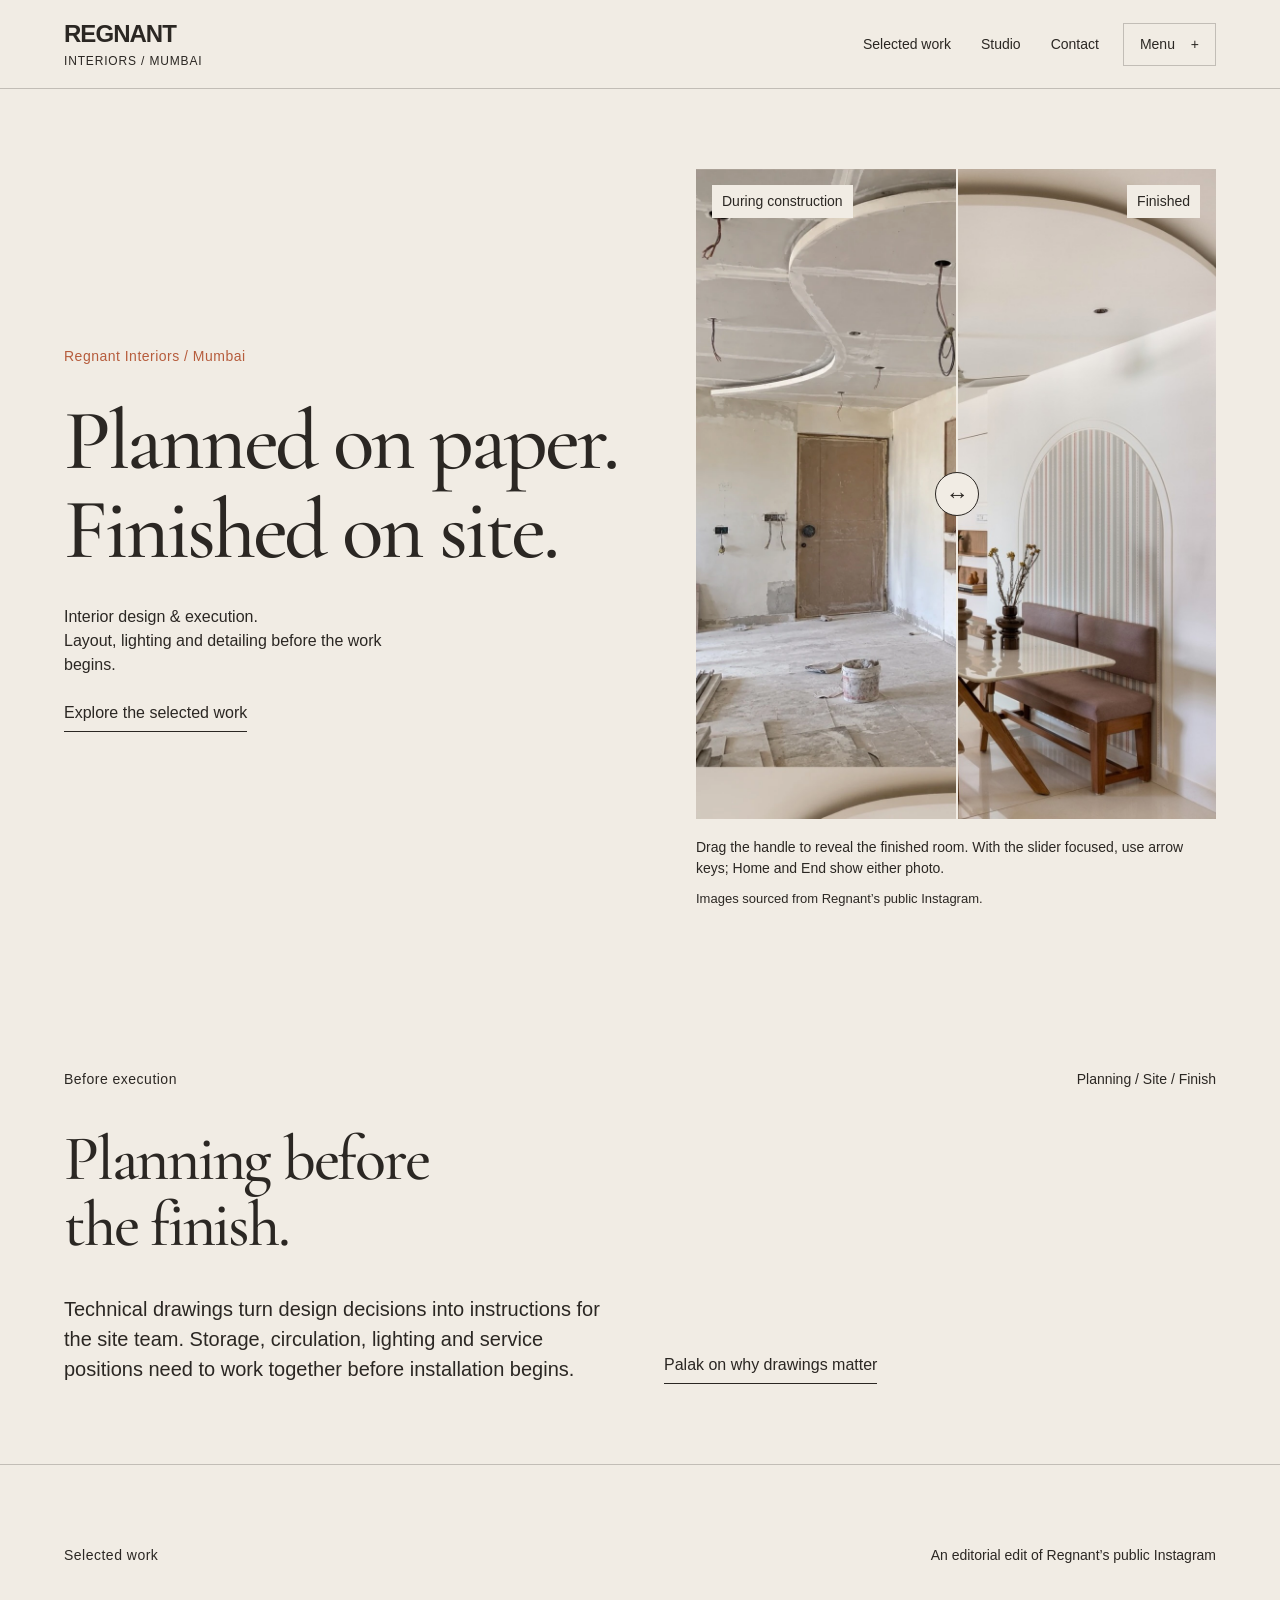
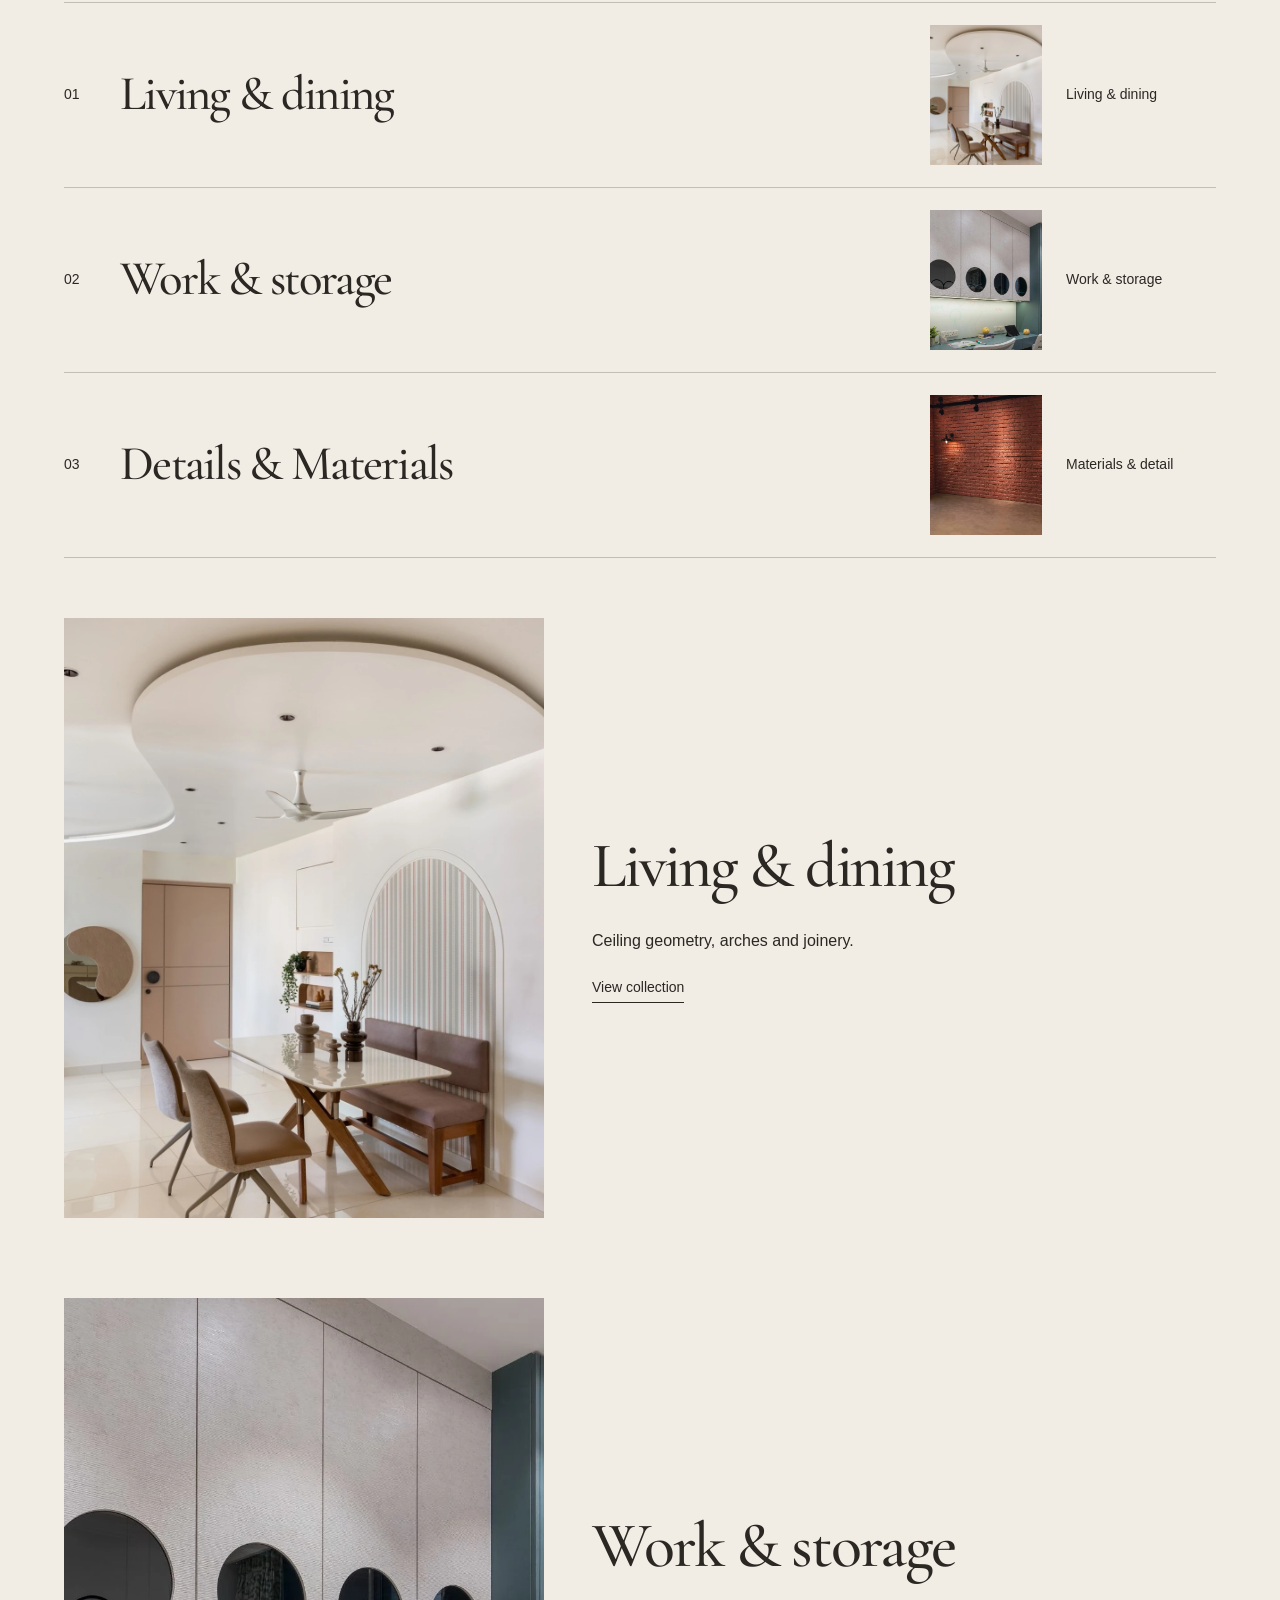
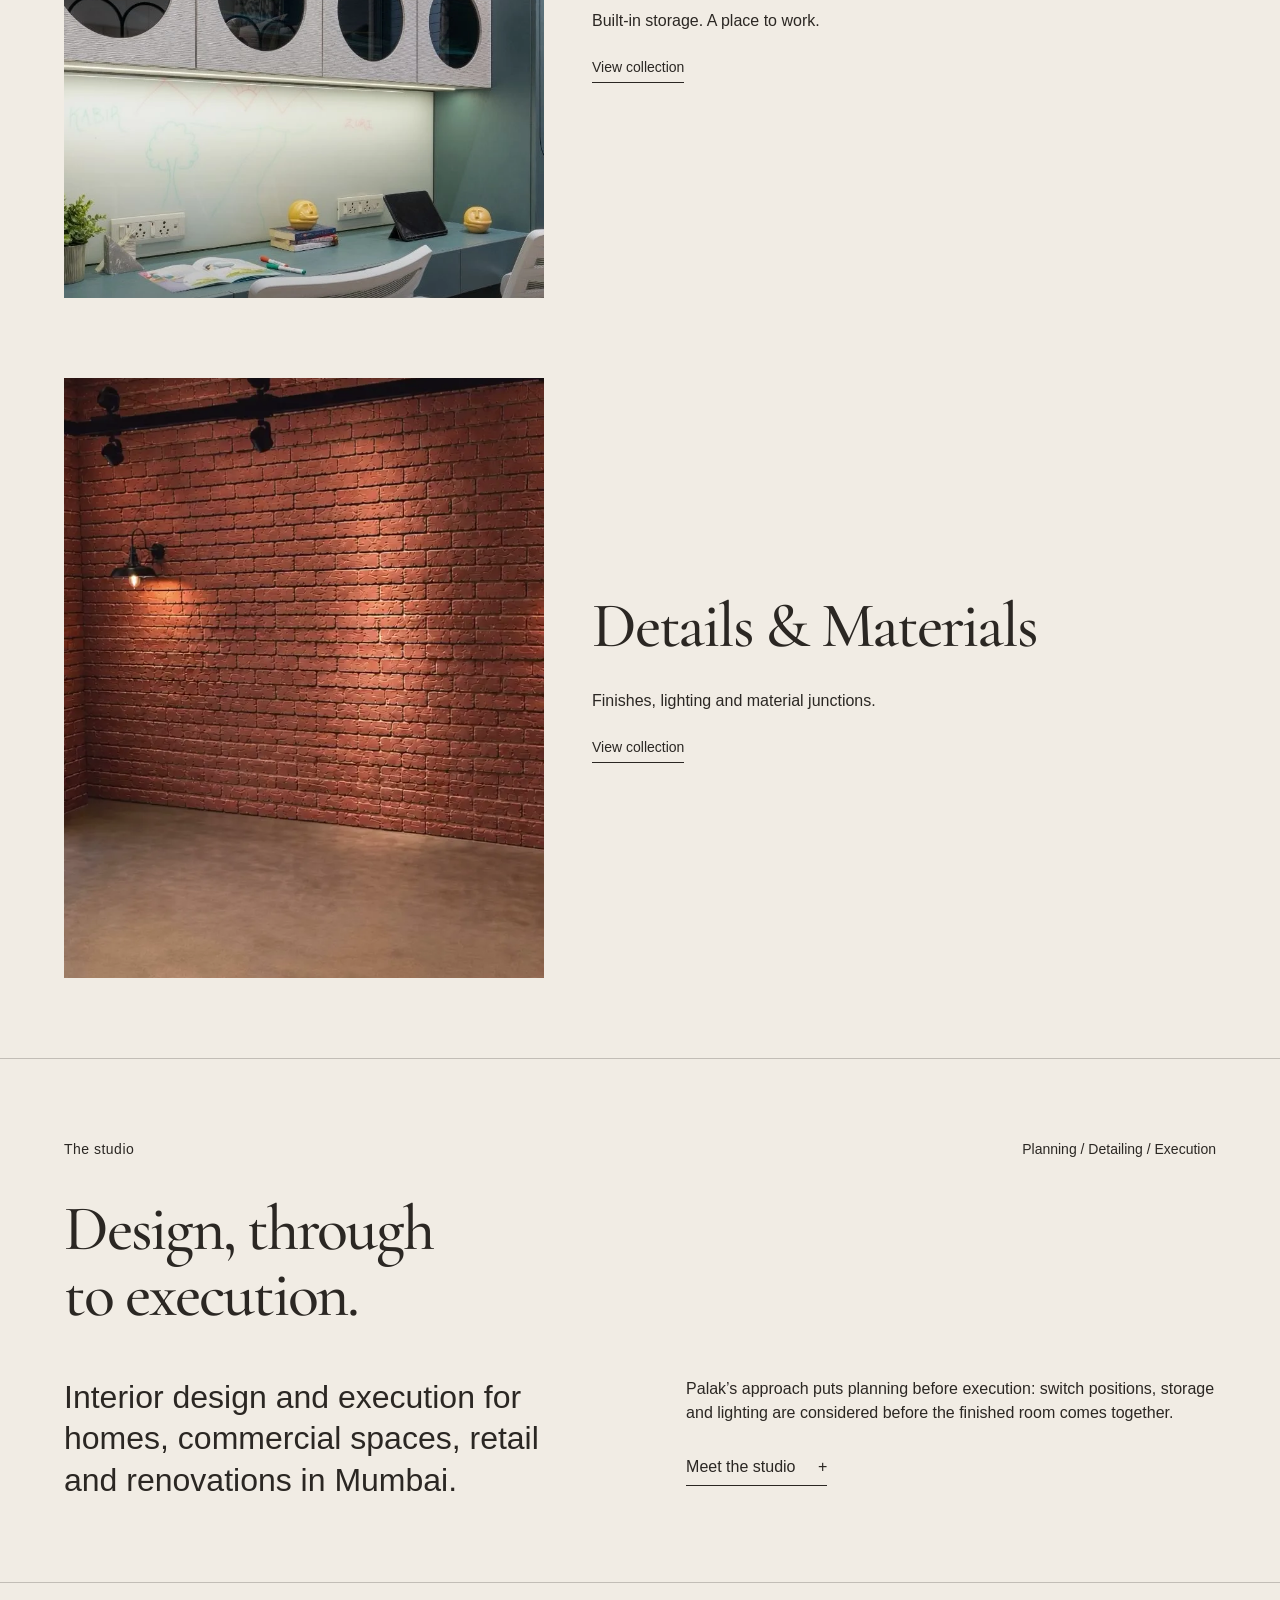
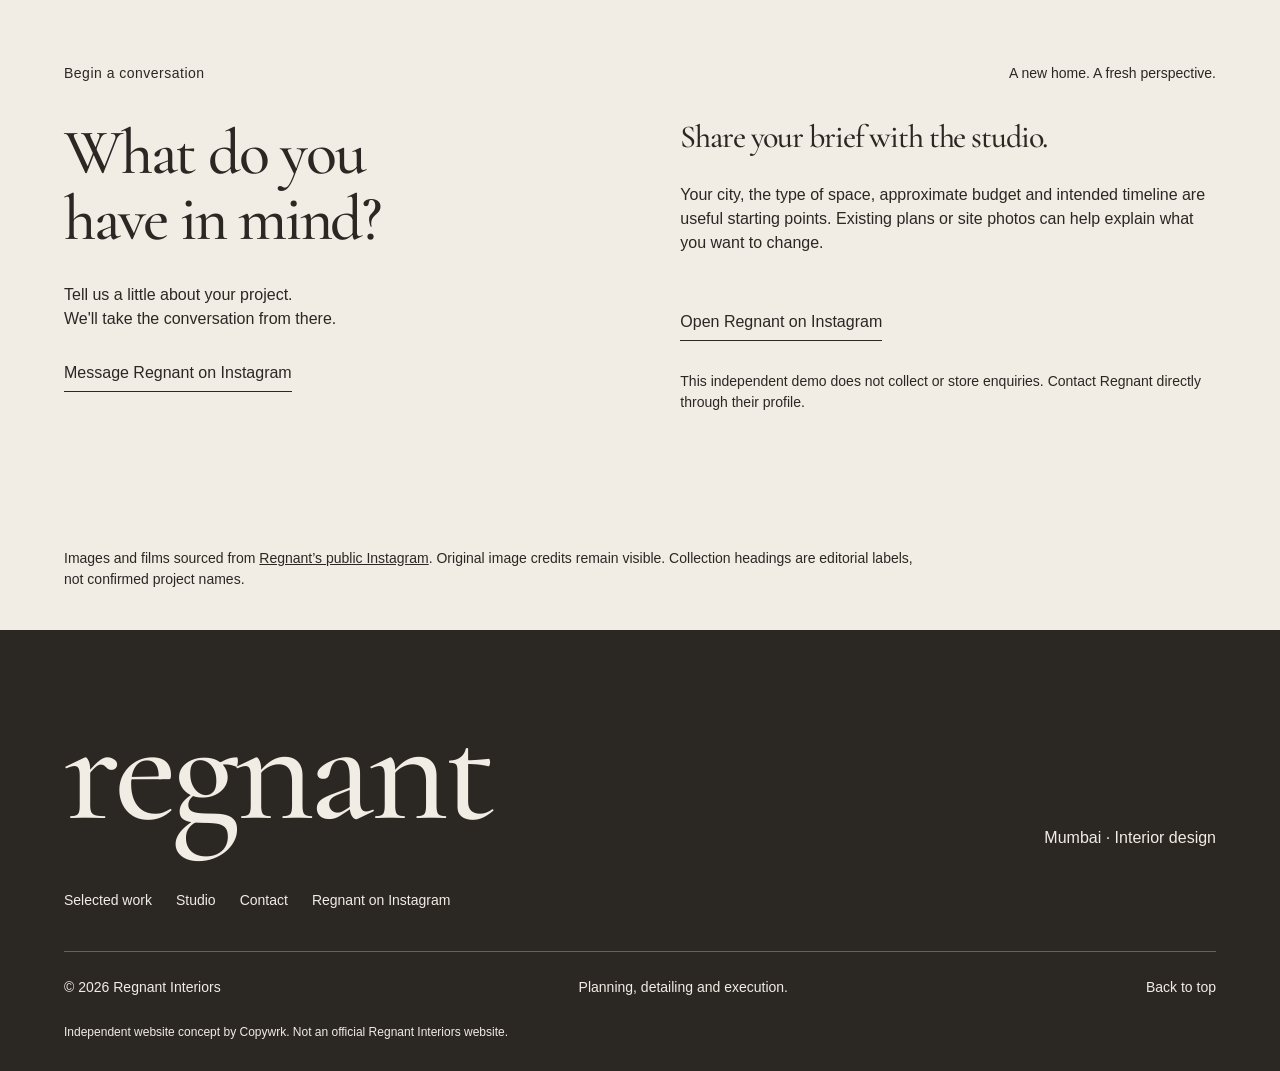
==== index.html @ e7e01ea5 "Add files via upload" ====
<!DOCTYPE html>

<html lang="en"><head><meta charset="utf-8"/><meta content="width=device-width,initial-scale=1" name="viewport"/><meta content="#eeeae3" name="theme-color"/><meta content="Interior design and execution in Mumbai. Explore Regnant Interiors’ living spaces, work corners and material collections." name="description"/><title>Home — Regnant Interiors</title><link href="/favicon.svg" rel="icon"/><link href="/style.css" rel="stylesheet"/><script>try{if(sessionStorage.getItem("regnant-intro"))document.documentElement.classList.add("skip-loader")}catch(e){}</script><link href="https://fonts.googleapis.com" rel="preconnect"/><link crossorigin="" href="https://fonts.gstatic.com" rel="preconnect"/><link href="https://fonts.googleapis.com/css2?family=Cormorant+Garamond:wght@400;500;600&amp;display=swap" rel="stylesheet"/></head>
<body class="home-page"><a class="skip" href="#top">Skip to content</a><header><a aria-label="Regnant Interiors home" class="brand" href="/">REGNANT<span>INTERIORS / MUMBAI</span></a><nav aria-label="Primary" class="desktop-nav"><a href="/projects/">Selected work</a><a href="/studio/">Studio</a><a href="/contact/">Contact</a></nav><button aria-controls="menu" aria-expanded="false" class="menu-toggle">Menu <span class="menu-symbol">+</span></button></header><nav aria-label="Main navigation" class="menu" hidden="" id="menu"><div class="menu-inner"><a href="/">Home</a><a href="/projects/">Selected work</a><a href="/studio/">Studio</a><a href="/contact/">Let’s talk</a><p>Plan clearly. Build with confidence.</p></div></nav><main id="top"><section class="intro photo-intro"><div class="hero-copy"><p class="eyebrow">Regnant Interiors / Mumbai</p><h1>Planned on paper.<br/>Finished on site.</h1><div class="intro-bottom"><p>Interior design &amp; execution.<br/>Layout, lighting and detailing before the work begins.</p><a class="text-link" href="#projects">Explore the selected work</a></div></div><figure aria-label="Construction and finished room comparison" class="comparison" role="group"><div class="comparison-image" style="--split:50%"><img alt="After: finished dining room with curved ceiling and arched bench" class="comparison-base" fetchpriority="high" height="1344" src="/assets/regnant-home-interior.jpg" width="1088"/><img alt="Before: arched opening and curved ceiling during construction" class="comparison-overlay" fetchpriority="high" height="1344" src="/assets/regnant-1.webp" width="1088"/><span class="comparison-label site-label">During construction</span><span class="comparison-label interior-label">Finished</span><span aria-hidden="true" class="comparison-line"><span>↔</span></span><input aria-describedby="comparison-help" aria-label="Before and after comparison divider" aria-valuetext="During construction 50 percent, Finished 50 percent" id="view-comparison" max="100" min="0" step="1" type="range" value="50"/></div><p class="comparison-control" id="comparison-help">Drag the handle to reveal the finished room. With the slider focused, use arrow keys; Home and End show either photo.</p><figcaption>Images sourced from Regnant’s public Instagram.</figcaption></figure></section><section class="execution-story" id="planning"><div class="section-heading"><span class="eyebrow">Before execution</span><span>Planning / Site / Finish</span></div><h2>Planning before<br/>the finish.</h2><div class="execution-copy"><p>Technical drawings turn design decisions into instructions for the site team. Storage, circulation, lighting and service positions need to work together before installation begins.</p><a class="text-link" href="https://www.linkedin.com/posts/palak-shah-8a7264315_bandra-bedroom-activity-7490734678686081024-X4kU" rel="noopener" target="_blank">Palak on why drawings matter</a></div></section><section aria-label="Selected projects" class="projects" id="projects"><div class="project-directory"><div class="directory-heading"><span class="eyebrow">Selected work</span><span>An editorial edit of Regnant’s public Instagram</span></div><nav aria-label="Project index"><a aria-label="View Living &amp; dining collection" href="/projects/living-dining/"><span class="directory-number">01</span><span class="directory-title-wrap"><span class="directory-title">Living &amp; dining</span></span><span class="index-preview"><img alt="" class="index-preview-image" decoding="async" height="1344" loading="lazy" src="/assets/regnant-extra-2.webp" width="1088"/></span><span class="directory-type">Living &amp; dining</span></a><a aria-label="View Work &amp; storage collection" href="/projects/work-storage/"><span class="directory-number">02</span><span class="directory-title-wrap"><span class="directory-title">Work &amp; storage</span></span><span class="index-preview desk-crop"><img alt="" class="index-preview-image" decoding="async" height="1350" loading="lazy" src="/assets/regnant-8.webp" width="1080"/></span><span class="directory-type">Work &amp; storage</span></a><a aria-label="View Details &amp; Materials collection" href="/projects/materials-finishes/"><span class="directory-number">03</span><span class="directory-title-wrap"><span class="directory-title">Details &amp; Materials</span></span><span class="index-preview"><img alt="" class="index-preview-image" decoding="async" height="1280" loading="lazy" src="/assets/regnant-brick-cover.webp" width="720"/></span><span class="directory-type">Materials &amp; detail</span></a></nav></div><article class="project" id="living-dining"><a aria-label="Explore Living &amp; dining" class="project-open" href="/projects/living-dining/"><div class="project-media"><img alt="Interior view: dining space with sculpted ceiling, arches and fluted joinery" fetchpriority="high" height="1344" src="/assets/regnant-extra-2.webp" width="1088"/></div><div class="project-shade"></div><div class="project-top"><span>Selected spaces / 01</span><span>Visual collection</span></div><div class="project-caption"><h2>Living &amp; dining</h2><div><p>Ceiling geometry, arches and joinery.</p><span class="explore">View collection</span></div></div></a></article>
<article class="project second" id="work-storage"><a aria-label="Explore Work &amp; storage" class="project-open" href="/projects/work-storage/"><div class="project-media desk-crop"><img alt="Work desk with overhead storage and circular cabinet details" height="1350" loading="lazy" src="/assets/regnant-8.webp" width="1080"/></div><div class="project-shade"></div><div class="project-top"><span>Selected spaces / 02</span><span>Visual collection</span></div><div class="project-caption"><h2>Work &amp; storage</h2><div><p>Built-in storage. A place to work.</p><span class="explore">View collection</span></div></div></a></article>
<article class="project third" id="materials-finishes"><a aria-label="Explore Details &amp; Materials" class="project-open" href="/projects/materials-finishes/"><div class="project-media"><img alt="Exposed brick wall with warm spot lighting and concrete flooring" height="1280" loading="lazy" src="/assets/regnant-brick-cover.webp" width="720"/></div><div class="project-shade"></div><div class="project-top"><span>Selected spaces / 03</span><span>Visual collection</span></div><div class="project-caption"><h2>Details &amp; Materials</h2><div><p>Finishes, lighting and material junctions.</p><span class="explore">View collection</span></div></div></a></article></section>
<section class="studio" id="studio"><div class="section-heading"><span class="eyebrow">The studio</span><span>Planning / Detailing / Execution</span></div><h2 class="reveal">Design, through<br/>to execution.</h2><div class="studio-copy reveal"><p>Interior design and execution for homes, commercial spaces, retail and renovations in Mumbai.</p><div><p>Palak’s approach puts planning before execution: switch positions, storage and lighting are considered before the finished room comes together.</p><a class="text-link" href="/studio/">Meet the studio <span>+</span></a></div></div></section>
<section class="contact" id="contact"><div class="section-heading"><span class="eyebrow">Begin a conversation</span><span>A new home. A fresh perspective.</span></div><div class="contact-layout"><div><h2 class="reveal">What do you<br/>have in <span class="type-accent">mind?</span></h2><p>Tell us a little about your project.<br/>We'll take the conversation from there.</p><a class="text-link" href="https://www.instagram.com/regnant_interiors/" rel="noopener" target="_blank">Message Regnant on Instagram</a></div><div class="direct-brief"><h3>Share your brief with the studio.</h3><p>Your city, the type of space, approximate budget and intended timeline are useful starting points. Existing plans or site photos can help explain what you want to change.</p><a class="text-link" href="https://www.instagram.com/regnant_interiors/" rel="noopener" target="_blank">Open Regnant on Instagram</a><p class="form-note">This independent demo does not collect or store enquiries. Contact Regnant directly through their profile.</p></div></div></section>
<p class="media-credit">Images and films sourced from <a href="https://www.instagram.com/regnant_interiors/" rel="noopener" target="_blank">Regnant’s public Instagram</a>. Original image credits remain visible. Collection headings are editorial labels, not confirmed project names.</p></main><footer><div><a class="footer-brand" href="/">regnant</a><span>Mumbai · Interior design</span></div><nav aria-label="Footer navigation" class="footer-nav"><a href="/projects/">Selected work</a><a href="/studio/">Studio</a><a href="/contact/">Contact</a><a href="https://www.instagram.com/regnant_interiors/" rel="noopener" target="_blank">Regnant on Instagram</a></nav><div class="footer-bottom"><span>© 2026 Regnant Interiors</span><span>Planning, detailing and execution.</span><a href="#top">Back to top</a></div><p class="demo-credit">Independent website concept by Copywrk. Not an official Regnant Interiors website.</p></footer><script src="/script.js"></script></body></html>
---- style.css ----
:root{--paper:#f1ece4;--ink:#2b2723;--accent:#b65c3c;--line:rgb(43 39 35 / .24);--space:80px;--gutter:clamp(20px,5vw,80px)}*{box-sizing:border-box}html{scroll-behavior:smooth;scroll-padding-top:110px}body{margin:0;background:var(--paper);color:var(--ink);font-family:Arial,Helvetica,sans-serif;font-size:16px;line-height:1.5}body.locked{overflow:hidden}a{color:inherit;text-decoration:none}button,input,textarea,select{font:inherit;color:inherit}button,a,input,textarea,select,summary{-webkit-tap-highlight-color:transparent}a:focus-visible,button:focus-visible,input:focus-visible,textarea:focus-visible,select:focus-visible,summary:focus-visible{outline:3px solid var(--accent);outline-offset:5px}img,video{display:block;max-width:100%}figure,p{margin:0}p+p{margin-top:20px}h1,h2,h3{font-weight:400;line-height:1.02;letter-spacing:-.05em;margin:0}h1{font-size:clamp(54px,9vw,144px)}h2{font-size:clamp(38px,6vw,92px)}.type-accent{font-style:normal}.eyebrow{font-size:14px;letter-spacing:.035em}.skip{position:fixed;top:-100px;left:20px;background:var(--paper);padding:12px;z-index:100}.skip:focus{top:10px}header{display:flex;align-items:center;gap:24px;padding:20px 4%;position:relative;background:var(--paper);z-index:40;border-bottom:1px solid var(--line)}.brand{font-size:24px;font-weight:600;line-height:1.2;letter-spacing:-.04em}.brand span{display:block;font-size:12px;font-weight:400;letter-spacing:.07em;margin-top:5px}.desktop-nav{display:flex;gap:30px;margin-left:auto;font-size:14px}.desktop-nav a[aria-current],.footer-nav a[aria-current]{text-decoration:underline;text-underline-offset:6px}.menu-toggle{background:transparent;border:1px solid var(--line);padding:10px 16px;cursor:pointer;font-size:14px}.menu-symbol{margin-left:12px}.menu{position:fixed;inset:0;z-index:30;background:var(--accent);color:var(--ink);overflow:auto;padding:140px 6% 40px}.menu[hidden]{display:none}.menu-inner{display:grid;gap:16px}.menu a{font-size:clamp(38px,7vw,90px);line-height:1.1;letter-spacing:-.04em}.menu p{margin-top:30px}.intro{position:relative;min-height:calc(100svh - 93px);background:var(--accent);color:var(--paper);overflow:hidden}.hero-pair{position:absolute;inset:0 0 0 45%;background:var(--paper);display:grid;grid-template-columns:1fr 1fr;gap:8px}.hero-pair img{width:100%;height:100%;object-fit:contain;object-position:center}.hero-copy{position:relative;z-index:1;min-height:calc(100svh - 93px);display:flex;flex-direction:column;justify-content:end;padding:7% 4% 5%;gap:24px;width:45%}.hero-copy h1{max-width:850px;font-size:clamp(54px,7.5vw,120px)}.intro-bottom{display:block}.intro-bottom .text-link{margin-top:24px}.hero-meta{display:none}.text-link{display:inline-block;font-size:16px;border-bottom:1px solid currentColor;padding-bottom:6px}.text-link span{margin-left:18px}.projects{padding:90px 4% 0}.project-directory{margin-bottom:60px}.directory-heading,.section-heading{display:flex;justify-content:space-between;gap:24px;margin-bottom:36px;font-size:14px}.project-directory nav a{display:grid;grid-template-columns:50px 1fr auto;align-items:center;gap:20px;border-top:1px solid var(--line);padding:22px 0}.project-directory nav a:last-child{border-bottom:1px solid var(--line)}.directory-title{font-size:clamp(24px,4vw,58px);line-height:1.15;letter-spacing:-.04em}.directory-type,.directory-number{font-size:14px}.project{margin:0 0 64px}.project-open{display:grid;grid-template-columns:1.2fr 1fr;background:var(--paper);transition:background .25s}.project-open:hover{background:var(--paper)}.project img{width:100%;height:600px;object-fit:contain;background:var(--paper)}.project-caption{display:flex;flex-direction:column;justify-content:end;padding:40px;gap:30px}.project-caption h2{font-size:clamp(38px,5vw,76px)}.project-caption p{font-size:16px;max-width:300px}.explore{display:inline-block;font-size:14px;margin-top:24px;border-bottom:1px solid currentColor;padding-bottom:4px}.project-top,.project-shade{display:none}.studio,.contact,.questions,.approach{padding:90px 5%;border-top:1px solid var(--line)}.studio-copy{display:grid;grid-template-columns:1fr 1fr;gap:8%;margin-top:48px}.studio-copy>p{font-size:clamp(22px,2.5vw,36px);line-height:1.3}.studio-copy .text-link{margin-top:30px}.page-intro{padding:70px 5%}.page-intro h1{margin:25px 0 40px}.page-intro-bottom{display:flex;justify-content:space-between;gap:30px}.page-intro-bottom p{max-width:600px;font-size:22px}.page-intro-bottom>span{font-size:14px}.simple-cta{padding:80px 5%;background:var(--accent);color:var(--paper)}.simple-cta a{margin-top:35px}.case-opening{display:grid;grid-template-columns:1fr 1fr;min-height:calc(100svh - 93px)}.case-intro{background:var(--accent);color:var(--ink);padding:40px;display:flex;flex-direction:column;justify-content:space-between;gap:40px}.case-intro h1{font-size:clamp(50px,6.5vw,110px)}.case-meta{display:flex;justify-content:space-between;gap:20px;font-size:14px}.case-hero{margin:0;display:flex;align-items:center;justify-content:center;background:var(--paper)}.case-hero img{width:100%;height:calc(100svh - 93px);object-fit:contain}.case-description{padding:90px 5%;display:grid;grid-template-columns:1fr 1fr;gap:7%}.case-description .lead{font-size:22px}.case-description h2{font-size:clamp(36px,4vw,64px)}.case-description p{max-width:600px;margin-top:20px}.case-description dl{margin-top:36px}.case-description dt{font-size:14px;margin-top:20px}.case-description dd{margin:4px 0 0}.supplied-gallery{display:grid;grid-template-columns:1fr 1fr;gap:40px;padding:0 5% 80px;align-items:start}.supplied-gallery img,.supplied-gallery video{width:100%;height:auto;object-fit:contain;background:var(--paper)}.supplied-gallery video{max-height:75svh}.supplied-gallery figcaption{font-size:14px;margin-top:14px}.case-end{padding:60px 5% 90px}.case-end h2{margin:24px 0 30px}.next-project{background:var(--paper);display:block;padding:50px 5%}.next-line{display:flex;justify-content:space-between;gap:30px;margin-top:30px}.next-project h2{font-size:clamp(32px,5vw,68px)}.contact-page{border:0}.contact-layout,.questions-layout{display:grid;grid-template-columns:1fr 1fr;gap:7%}.contact-layout>div>p{margin:30px 0}.form-row{display:grid;grid-template-columns:1fr 1fr;gap:25px}label{display:block;font-size:14px;margin-bottom:25px}input,select,textarea{display:block;width:100%;background:transparent;border:0;border-bottom:1px solid var(--paper);border-radius:0;padding:12px 0;margin-top:5px;font-size:16px;min-height:44px}textarea{resize:vertical}.send{background:var(--ink);color:var(--ink);border:0;padding:16px 25px;cursor:pointer;width:100%}.send:disabled{opacity:.6}.form-note{font-size:14px;margin-top:16px;line-height:1.5}.form-status{margin-top:20px;font-size:16px}.form-status:empty{display:none}.honeypot{position:absolute;left:-10000px}.steps details{border-top:1px solid var(--line);padding:20px 0}.steps summary{cursor:pointer;font-size:20px}.steps p{margin:18px 0 0}.questions-layout h2{font-size:clamp(36px,5vw,74px)}footer{background:var(--ink);color:var(--paper);padding:60px 5% 30px}footer>div:first-child{display:flex;justify-content:space-between;align-items:end;gap:20px}.footer-brand{font-size:clamp(50px,12vw,180px);line-height:1;letter-spacing:-.07em}.footer-nav{display:flex;flex-wrap:wrap;gap:24px;margin-top:40px;font-size:14px}.footer-bottom{display:flex;justify-content:space-between;gap:20px;border-top:1px solid var(--ink);padding-top:25px;margin-top:40px;font-size:14px}.demo-credit{font-size:12px;margin-top:25px;color:var(--ink)}.reveal{transition:opacity .7s}.js .reveal{opacity:0;transform:none}.js .reveal.visible{opacity:1;transform:none}
@media(max-width:700px){header{padding:16px 5%}.brand{font-size:21px}.desktop-nav{display:none}.menu-toggle{margin-left:auto}.intro{min-height:0}.hero-pair{position:relative;inset:auto;height:50svh}.hero-copy{min-height:0;width:100%}.hero-pair img{object-position:center}.hero-copy{padding:48px 5% 30px}.hero-copy h1{font-size:clamp(54px,15vw,90px)}.intro-bottom{display:block}.intro-bottom .text-link{margin-top:24px}.projects{padding:55px 5% 0}.directory-heading{display:block}.directory-heading span{display:block;margin-top:8px}.project-directory nav a{grid-template-columns:28px 1fr;gap:10px}.directory-type{grid-column:2;margin-top:4px}.directory-title{font-size:30px}.project-open{display:block}.project img{height:auto;max-height:none;object-fit:contain}.project-caption{padding:28px 24px;gap:18px}.project-caption h2{font-size:43px}.project{margin-bottom:35px}.studio,.contact,.questions{padding:55px 5%}.section-heading span:last-child{display:none}.studio-copy,.contact-layout,.questions-layout{grid-template-columns:1fr;gap:35px}.studio-copy{margin-top:30px}.form-row{gap:18px}.page-intro{padding:50px 5%}.page-intro-bottom{display:block}.page-intro-bottom>span{display:block;margin-top:24px}.case-opening{display:block}.case-intro{padding:30px 5%;min-height:340px}.case-intro h1{font-size:60px}.case-hero img{height:auto;max-height:none}.case-meta{display:block}.case-meta span{display:block}.case-description{display:block;padding:50px 5%}.case-description>div+div{margin-top:30px}.supplied-gallery{grid-template-columns:1fr;gap:30px;padding-bottom:50px}.next-line{display:block}.next-line .explore{margin-top:20px}.footer-bottom{flex-wrap:wrap}footer>div:first-child{display:block}footer>div:first-child>span{display:block;margin-top:20px}.footer-nav{gap:18px}.menu{padding-top:120px}.simple-cta,.case-end{padding:50px 5%}}
@media(prefers-reduced-motion:reduce){html{scroll-behavior:auto}.reveal{transition:none}.js .reveal{opacity:1;transform:none}}

.execution-story{padding:85px 5%;border-bottom:1px solid var(--line)}.execution-copy{display:grid;grid-template-columns:1fr 1fr;gap:8%;margin:35px 0}.execution-copy p{max-width:650px;font-size:20px}.execution-copy .text-link{align-self:end;justify-self:start}.execution-pair{display:grid;grid-template-columns:1fr 1fr;gap:25px}.execution-pair img{width:100%;height:650px;object-fit:contain;background:var(--paper)}.execution-pair figcaption{font-size:14px;margin-top:15px}.media-credit{padding:25px 5% 40px;font-size:14px;max-width:1000px}.media-credit a{text-decoration:underline}.direct-brief h3{font-size:32px;margin-bottom:25px}.direct-brief .text-link{margin-top:25px}@media(max-width:700px){.execution-story{padding:50px 5%}.execution-copy,.execution-pair{grid-template-columns:1fr;gap:25px}.execution-pair img{height:auto}.execution-copy p{font-size:18px}}

/* A single grid, three pigments and one editorial typeface. */
h1,h2,h3,.directory-title,.footer-brand{font-family:'Cormorant Garamond',Georgia,serif;font-weight:500;letter-spacing:-.035em;line-height:1.04}h1{font-size:clamp(52px,6.7vw,112px)}h2{font-size:clamp(38px,5vw,76px)}header,footer,.page-intro,.studio,.contact,.case-end,.case-description,.simple-cta,.execution-story,.projects,.supplied-gallery,.media-credit{padding-left:var(--gutter);padding-right:var(--gutter)}.studio,.contact,.case-description,.execution-story,.simple-cta,.case-end,.page-intro{padding-top:var(--space);padding-bottom:var(--space)}.projects{padding-top:var(--space)}.supplied-gallery{gap:32px}.intro{background:var(--paper);color:var(--ink);display:grid;grid-template-columns:1fr minmax(0,520px);gap:48px;align-items:center;padding:var(--space) var(--gutter);min-height:0}.hero-copy{padding:0;min-height:0;width:auto;gap:30px}.hero-copy h1{font-size:clamp(52px,6.7vw,112px)}.hero-copy .eyebrow{color:var(--accent)}.intro-bottom p{max-width:340px}.comparison{width:100%;max-width:520px;justify-self:end}.comparison-image{position:relative;aspect-ratio:4/5;overflow:hidden;cursor:col-resize;touch-action:pan-y;background:var(--paper)}.comparison-image>img{position:absolute;inset:0;width:100%;height:100%;object-fit:cover;user-select:none;pointer-events:none}.comparison-overlay{clip-path:inset(0 calc(100% - var(--split)) 0 0)}.comparison-line{position:absolute;left:var(--split);top:0;bottom:0;width:2px;background:var(--paper);pointer-events:none}.comparison-line>span{position:absolute;top:50%;left:50%;transform:translate(-50%,-50%);width:44px;height:44px;border-radius:50%;display:grid;place-items:center;background:var(--paper);color:var(--ink);border:1px solid var(--ink);font-size:23px}.comparison-label{position:absolute;top:16px;background:var(--paper);color:var(--ink);padding:6px 10px;font-size:14px;pointer-events:none}.site-label{left:16px}.interior-label{right:16px}.comparison-control{font-size:14px;margin:18px 0 10px}.comparison-control input{min-height:44px;padding:0;border:0;accent-color:var(--accent);cursor:ew-resize}.comparison figcaption{font-size:13px;line-height:1.5}.project-directory nav a{grid-template-columns:32px minmax(0,1fr) 112px 150px;gap:24px;padding:22px 0;min-height:184px}.directory-title-wrap{display:block;min-width:0}.directory-title{font-size:clamp(26px,3.8vw,58px);display:block}.index-preview{display:block;aspect-ratio:4/5;overflow:hidden;width:112px;background:var(--paper)}.index-preview-image{width:100%;height:100%;object-fit:cover}.project-directory nav a:hover,.project-directory nav a:focus-visible{color:var(--accent);background:rgb(182 92 60 / .05)}.project-directory nav a{transition:none}.project-open{background:var(--paper);display:grid;grid-template-columns:minmax(0,480px) 1fr;gap:48px;align-items:center}.project-open:hover{background:var(--paper)}.project-media{width:100%;aspect-ratio:4/5;overflow:hidden;background:var(--paper)}.project-media img{width:100%;height:100%;object-fit:cover}.desk-crop img{transform:scale(1.42);transform-origin:center top}.project-caption{padding:24px 0}.project-caption h2{font-size:clamp(38px,5vw,72px)}.project{margin-bottom:var(--space)}.case-opening{gap:48px;padding:var(--space) var(--gutter);align-items:center;min-height:0}.case-intro{background:var(--accent);color:var(--paper);min-height:480px}.case-hero{background:var(--paper);width:100%;max-width:480px;justify-self:end;aspect-ratio:4/5;overflow:hidden}.case-hero img{height:100%;width:100%;object-fit:contain}.simple-cta{background:var(--accent);color:var(--paper)}footer{color:var(--paper)}.demo-credit{color:var(--paper)}.reveal{transition:opacity .7s}.js .reveal{transform:none}.js .reveal.visible{transform:none}.execution-copy{gap:48px;margin-bottom:0}.footer-bottom{border-color:rgb(241 236 228 / .3)}
@media(max-width:700px){:root{--space:56px}.intro{grid-template-columns:1fr;gap:36px}.hero-copy{padding:0;width:auto;min-height:0}.hero-copy h1{font-size:clamp(48px,12vw,72px)}.comparison{justify-self:center;max-width:420px}.project-directory nav a{grid-template-columns:24px minmax(0,1fr) 84px;gap:14px;min-height:150px}.index-preview{width:84px;grid-column:3;grid-row:1/3}.directory-title-wrap{grid-column:2;grid-row:1}.directory-title{font-size:30px}.directory-type{grid-column:2;grid-row:2;font-size:13px;margin-top:0}.directory-number{align-self:start;padding-top:8px;grid-row:1/3}.project-open{grid-template-columns:1fr;gap:24px}.project-caption{padding:0}.project-caption h2{font-size:44px}.case-opening{display:grid;grid-template-columns:1fr;padding:var(--space) var(--gutter);gap:32px}.case-intro{min-height:340px}.case-hero{justify-self:center}.case-hero img{height:100%}.execution-copy{gap:24px}.comparison figcaption{font-size:13px}}
@media(prefers-reduced-motion:reduce){.reveal{transition:none}}

/* The native range remains keyboard-accessible over the draggable image handle. */
.comparison-image>input[type=range]{position:absolute;inset:0;margin:0;padding:0;border:0;width:100%;height:100%;opacity:0;cursor:ew-resize;touch-action:pan-y;z-index:3}.comparison-image:focus-within{outline:3px solid var(--accent);outline-offset:5px}.comparison-image:focus-within .comparison-line>span{outline:3px solid var(--accent);outline-offset:3px}.comparison-image>img{object-position:center}.comparison-control{margin-top:18px;font-size:14px;line-height:1.5}
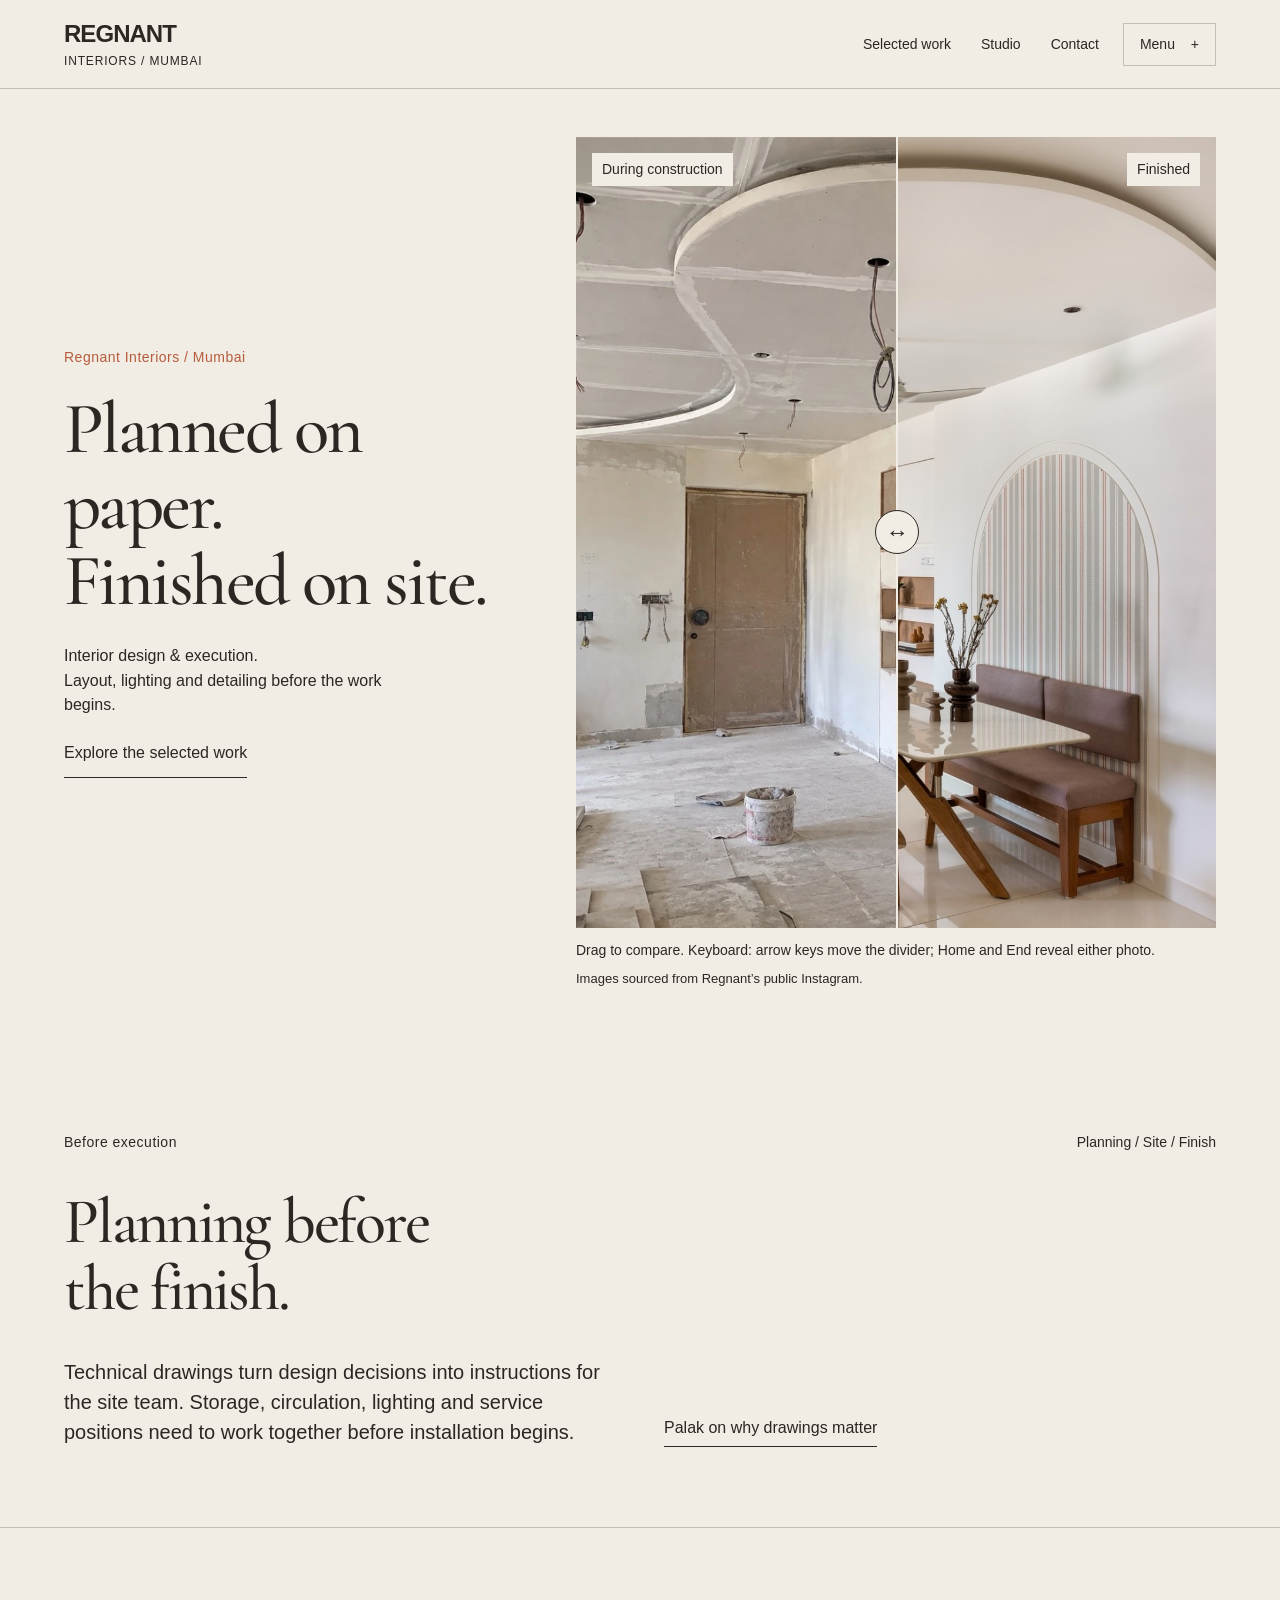
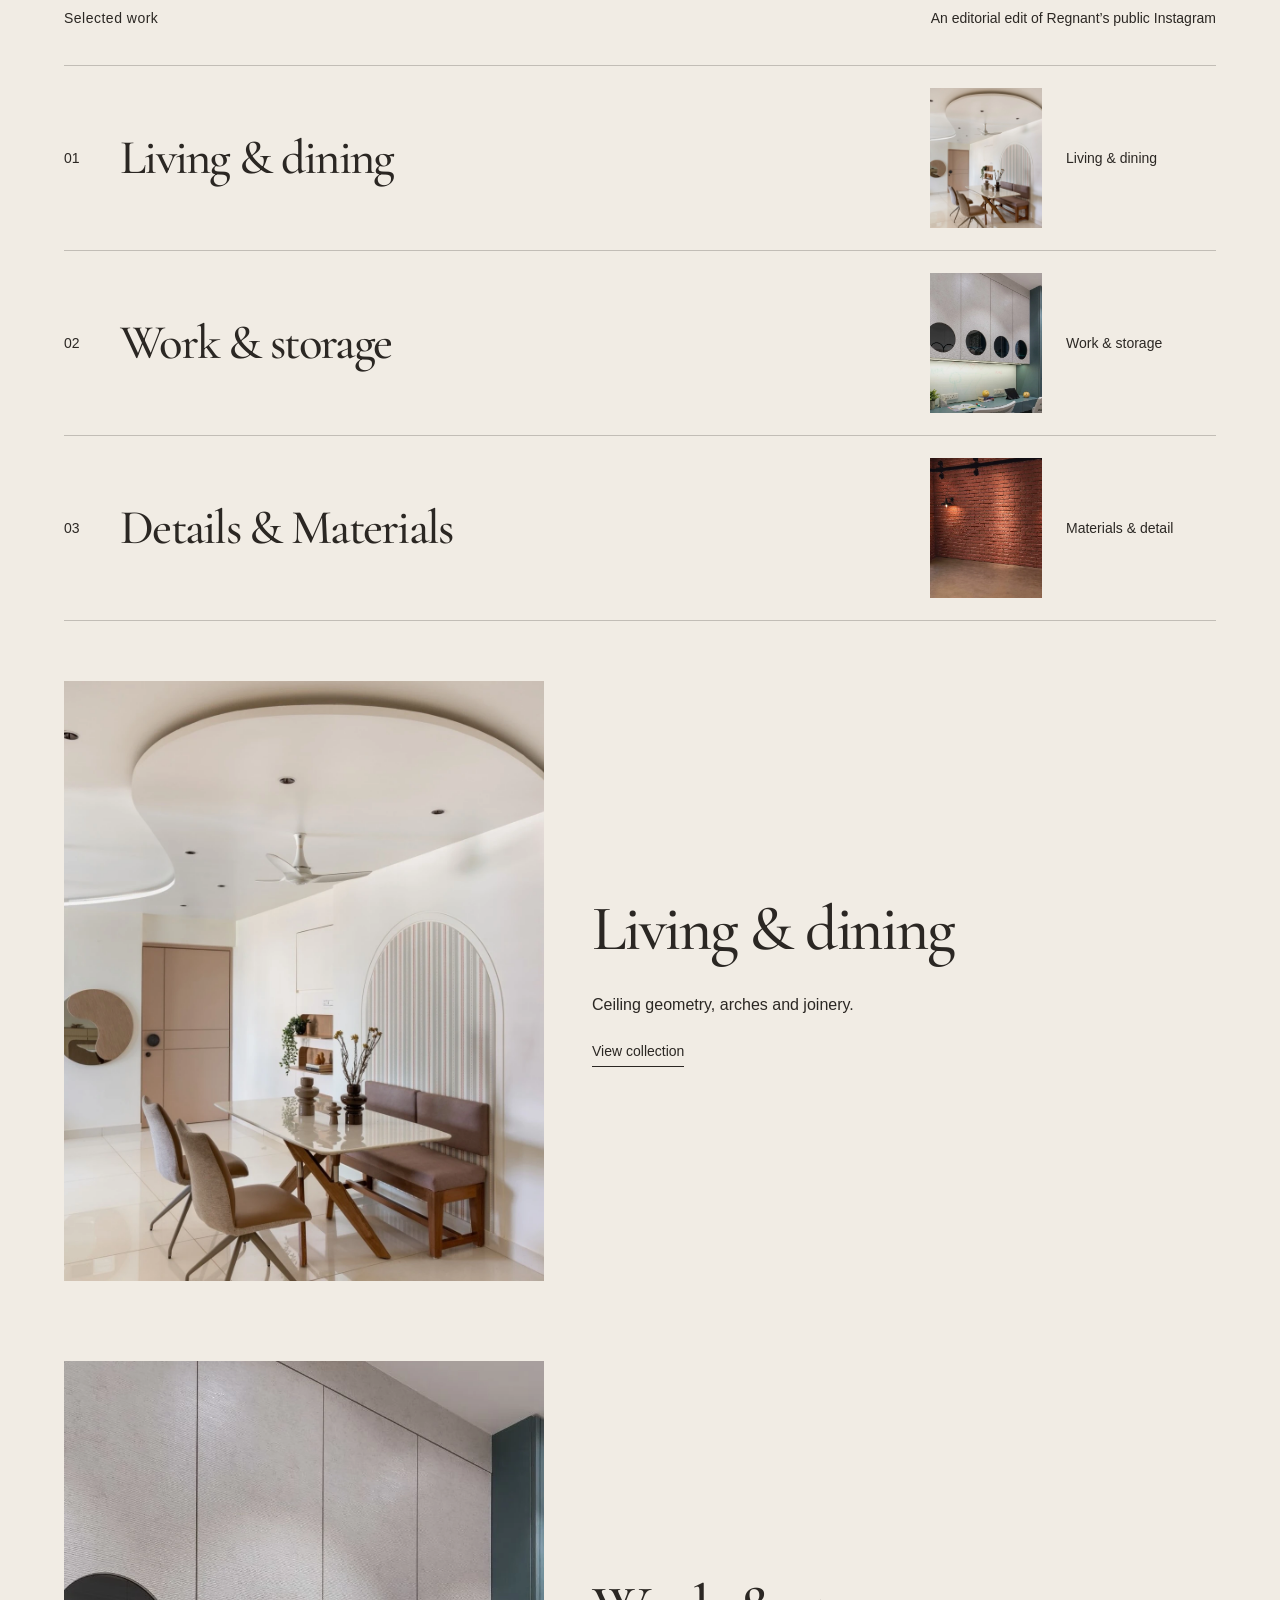
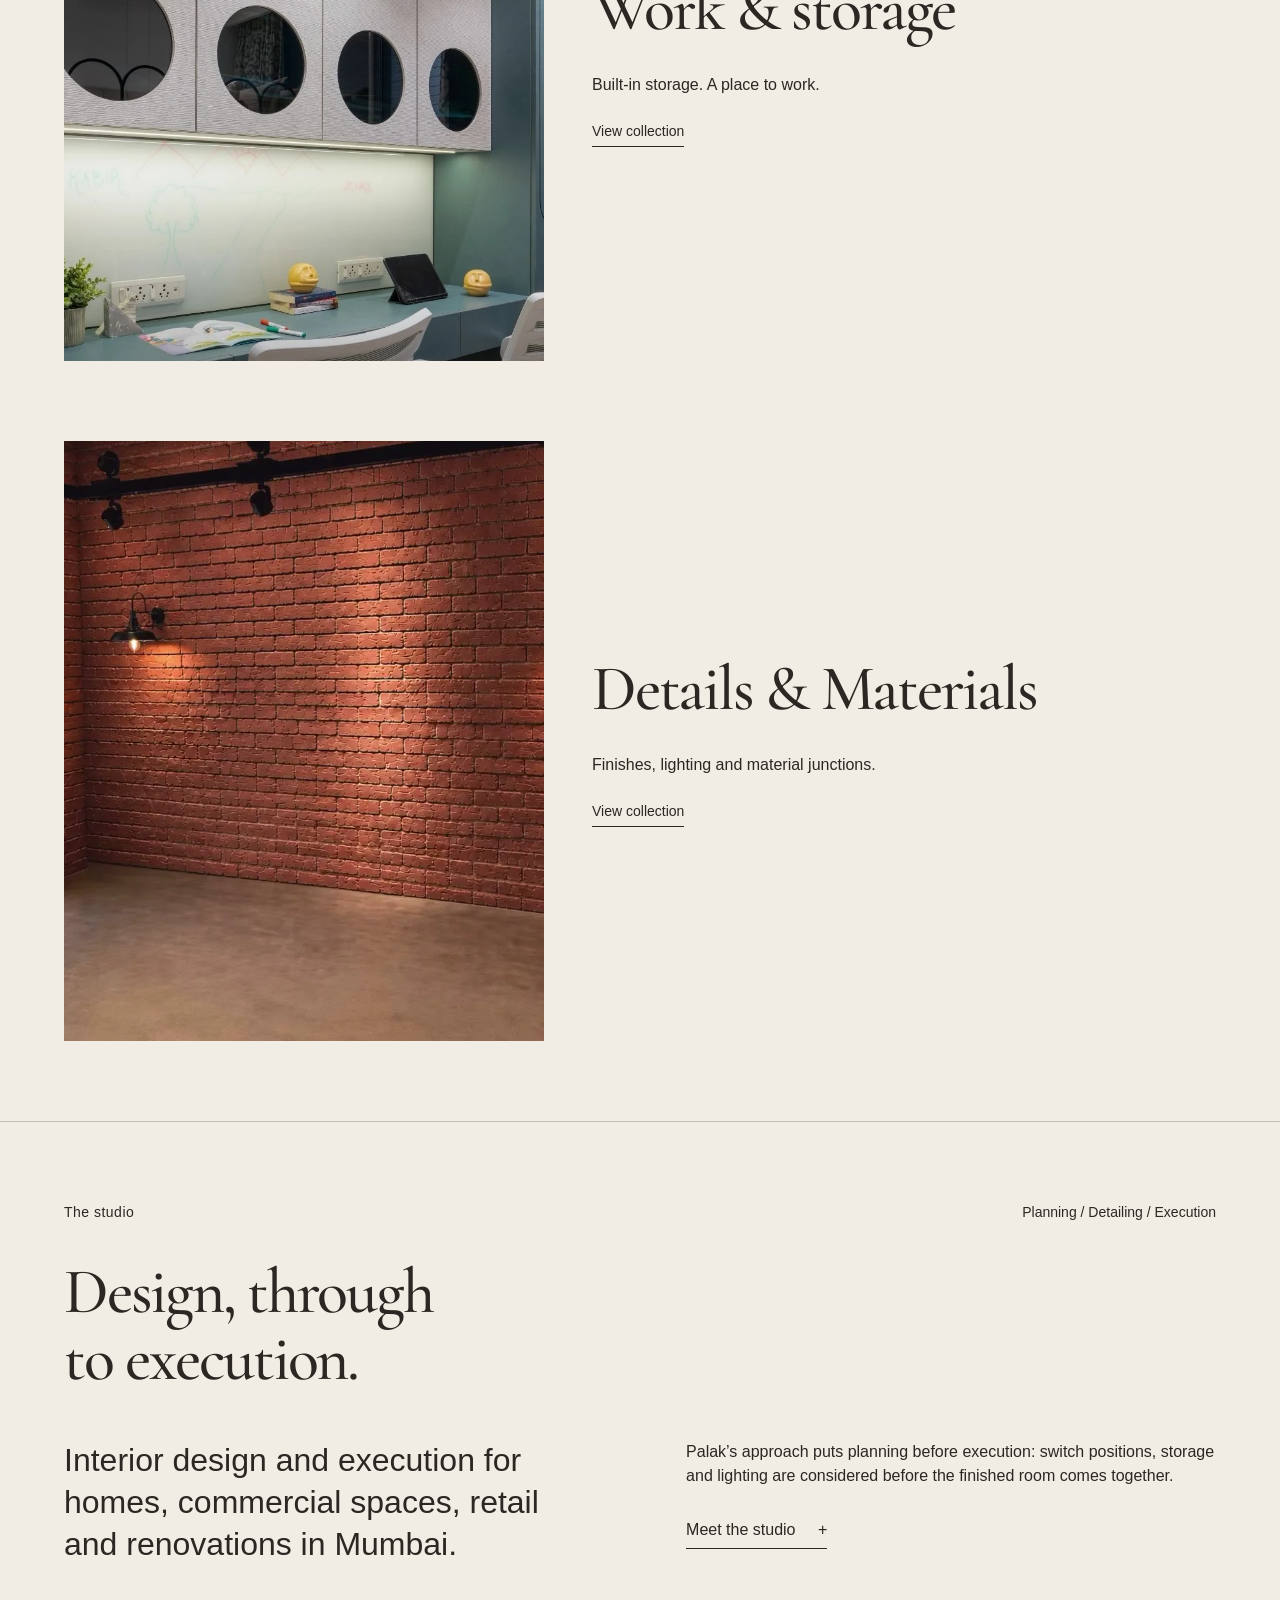
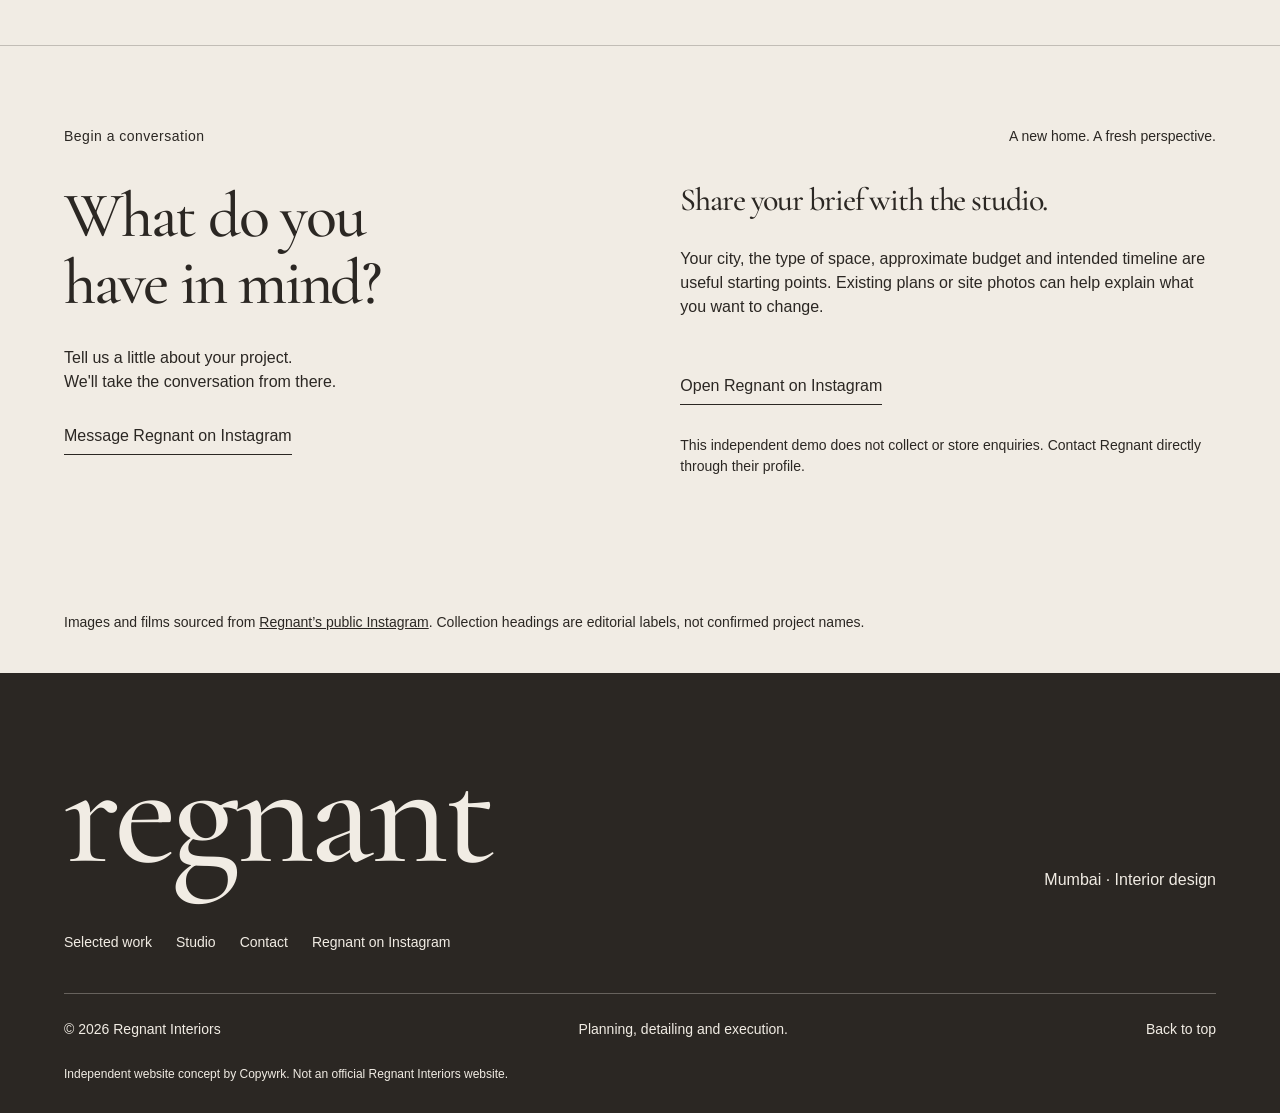
==== commit 4aec82d5: "Enlarge hero comparison and refine mobile layout and image attribution" ====
--- a/index.html
+++ b/index.html
@@ -1,9 +1,9 @@
 <!DOCTYPE html>
 
 <html lang="en"><head><meta charset="utf-8"/><meta content="width=device-width,initial-scale=1" name="viewport"/><meta content="#eeeae3" name="theme-color"/><meta content="Interior design and execution in Mumbai. Explore Regnant Interiors’ living spaces, work corners and material collections." name="description"/><title>Home — Regnant Interiors</title><link href="/favicon.svg" rel="icon"/><link href="/style.css" rel="stylesheet"/><script>try{if(sessionStorage.getItem("regnant-intro"))document.documentElement.classList.add("skip-loader")}catch(e){}</script><link href="https://fonts.googleapis.com" rel="preconnect"/><link crossorigin="" href="https://fonts.gstatic.com" rel="preconnect"/><link href="https://fonts.googleapis.com/css2?family=Cormorant+Garamond:wght@400;500;600&amp;display=swap" rel="stylesheet"/></head>
-<body class="home-page"><a class="skip" href="#top">Skip to content</a><header><a aria-label="Regnant Interiors home" class="brand" href="/">REGNANT<span>INTERIORS / MUMBAI</span></a><nav aria-label="Primary" class="desktop-nav"><a href="/projects/">Selected work</a><a href="/studio/">Studio</a><a href="/contact/">Contact</a></nav><button aria-controls="menu" aria-expanded="false" class="menu-toggle">Menu <span class="menu-symbol">+</span></button></header><nav aria-label="Main navigation" class="menu" hidden="" id="menu"><div class="menu-inner"><a href="/">Home</a><a href="/projects/">Selected work</a><a href="/studio/">Studio</a><a href="/contact/">Let’s talk</a><p>Plan clearly. Build with confidence.</p></div></nav><main id="top"><section class="intro photo-intro"><div class="hero-copy"><p class="eyebrow">Regnant Interiors / Mumbai</p><h1>Planned on paper.<br/>Finished on site.</h1><div class="intro-bottom"><p>Interior design &amp; execution.<br/>Layout, lighting and detailing before the work begins.</p><a class="text-link" href="#projects">Explore the selected work</a></div></div><figure aria-label="Construction and finished room comparison" class="comparison" role="group"><div class="comparison-image" style="--split:50%"><img alt="After: finished dining room with curved ceiling and arched bench" class="comparison-base" fetchpriority="high" height="1344" src="/assets/regnant-home-interior.jpg" width="1088"/><img alt="Before: arched opening and curved ceiling during construction" class="comparison-overlay" fetchpriority="high" height="1344" src="/assets/regnant-1.webp" width="1088"/><span class="comparison-label site-label">During construction</span><span class="comparison-label interior-label">Finished</span><span aria-hidden="true" class="comparison-line"><span>↔</span></span><input aria-describedby="comparison-help" aria-label="Before and after comparison divider" aria-valuetext="During construction 50 percent, Finished 50 percent" id="view-comparison" max="100" min="0" step="1" type="range" value="50"/></div><p class="comparison-control" id="comparison-help">Drag the handle to reveal the finished room. With the slider focused, use arrow keys; Home and End show either photo.</p><figcaption>Images sourced from Regnant’s public Instagram.</figcaption></figure></section><section class="execution-story" id="planning"><div class="section-heading"><span class="eyebrow">Before execution</span><span>Planning / Site / Finish</span></div><h2>Planning before<br/>the finish.</h2><div class="execution-copy"><p>Technical drawings turn design decisions into instructions for the site team. Storage, circulation, lighting and service positions need to work together before installation begins.</p><a class="text-link" href="https://www.linkedin.com/posts/palak-shah-8a7264315_bandra-bedroom-activity-7490734678686081024-X4kU" rel="noopener" target="_blank">Palak on why drawings matter</a></div></section><section aria-label="Selected projects" class="projects" id="projects"><div class="project-directory"><div class="directory-heading"><span class="eyebrow">Selected work</span><span>An editorial edit of Regnant’s public Instagram</span></div><nav aria-label="Project index"><a aria-label="View Living &amp; dining collection" href="/projects/living-dining/"><span class="directory-number">01</span><span class="directory-title-wrap"><span class="directory-title">Living &amp; dining</span></span><span class="index-preview"><img alt="" class="index-preview-image" decoding="async" height="1344" loading="lazy" src="/assets/regnant-extra-2.webp" width="1088"/></span><span class="directory-type">Living &amp; dining</span></a><a aria-label="View Work &amp; storage collection" href="/projects/work-storage/"><span class="directory-number">02</span><span class="directory-title-wrap"><span class="directory-title">Work &amp; storage</span></span><span class="index-preview desk-crop"><img alt="" class="index-preview-image" decoding="async" height="1350" loading="lazy" src="/assets/regnant-8.webp" width="1080"/></span><span class="directory-type">Work &amp; storage</span></a><a aria-label="View Details &amp; Materials collection" href="/projects/materials-finishes/"><span class="directory-number">03</span><span class="directory-title-wrap"><span class="directory-title">Details &amp; Materials</span></span><span class="index-preview"><img alt="" class="index-preview-image" decoding="async" height="1280" loading="lazy" src="/assets/regnant-brick-cover.webp" width="720"/></span><span class="directory-type">Materials &amp; detail</span></a></nav></div><article class="project" id="living-dining"><a aria-label="Explore Living &amp; dining" class="project-open" href="/projects/living-dining/"><div class="project-media"><img alt="Interior view: dining space with sculpted ceiling, arches and fluted joinery" fetchpriority="high" height="1344" src="/assets/regnant-extra-2.webp" width="1088"/></div><div class="project-shade"></div><div class="project-top"><span>Selected spaces / 01</span><span>Visual collection</span></div><div class="project-caption"><h2>Living &amp; dining</h2><div><p>Ceiling geometry, arches and joinery.</p><span class="explore">View collection</span></div></div></a></article>
+<body class="home-page"><a class="skip" href="#top">Skip to content</a><header><a aria-label="Regnant Interiors home" class="brand" href="/">REGNANT<span>INTERIORS / MUMBAI</span></a><nav aria-label="Primary" class="desktop-nav"><a href="/projects/">Selected work</a><a href="/studio/">Studio</a><a href="/contact/">Contact</a></nav><button aria-controls="menu" aria-expanded="false" class="menu-toggle">Menu <span class="menu-symbol">+</span></button></header><nav aria-label="Main navigation" class="menu" hidden="" id="menu"><div class="menu-inner"><a href="/">Home</a><a href="/projects/">Selected work</a><a href="/studio/">Studio</a><a href="/contact/">Let’s talk</a><p>Plan clearly. Build with confidence.</p></div></nav><main id="top"><section class="intro photo-intro"><div class="hero-copy"><p class="eyebrow">Regnant Interiors / Mumbai</p><h1>Planned on paper.<br/>Finished on site.</h1><div class="intro-bottom"><p>Interior design &amp; execution.<br/>Layout, lighting and detailing before the work begins.</p><a class="text-link" href="#projects">Explore the selected work</a></div></div><figure aria-label="Construction and finished room comparison" class="comparison" role="group"><div class="comparison-image" style="--split:50%"><img alt="After: finished dining room with curved ceiling and arched bench" class="comparison-base" fetchpriority="high" height="1344" src="/assets/regnant-home-interior.jpg" width="1088"/><img alt="Before: arched opening and curved ceiling during construction" class="comparison-overlay" fetchpriority="high" height="1344" src="/assets/regnant-1.webp" width="1088"/><span class="comparison-label site-label">During construction</span><span class="comparison-label interior-label">Finished</span><span aria-hidden="true" class="comparison-line"><span>↔</span></span><input aria-describedby="comparison-help" aria-label="Before and after comparison divider" aria-valuetext="During construction 50 percent, Finished 50 percent" id="view-comparison" max="100" min="0" step="1" type="range" value="50"/></div><p class="comparison-control" id="comparison-help">Drag to compare. Keyboard: arrow keys move the divider; Home and End reveal either photo.</p><figcaption>Images sourced from Regnant’s public Instagram.</figcaption></figure></section><section class="execution-story" id="planning"><div class="section-heading"><span class="eyebrow">Before execution</span><span>Planning / Site / Finish</span></div><h2>Planning before<br/>the finish.</h2><div class="execution-copy"><p>Technical drawings turn design decisions into instructions for the site team. Storage, circulation, lighting and service positions need to work together before installation begins.</p><a class="text-link" href="https://www.linkedin.com/posts/palak-shah-8a7264315_bandra-bedroom-activity-7490734678686081024-X4kU" rel="noopener" target="_blank">Palak on why drawings matter</a></div></section><section aria-label="Selected projects" class="projects" id="projects"><div class="project-directory"><div class="directory-heading"><span class="eyebrow">Selected work</span><span>An editorial edit of Regnant’s public Instagram</span></div><nav aria-label="Project index"><a aria-label="View Living &amp; dining collection" href="/projects/living-dining/"><span class="directory-number">01</span><span class="directory-title-wrap"><span class="directory-title">Living &amp; dining</span></span><span class="index-preview"><img alt="" class="index-preview-image" decoding="async" height="1344" loading="lazy" src="/assets/regnant-extra-2.webp" width="1088"/></span><span class="directory-type">Living &amp; dining</span></a><a aria-label="View Work &amp; storage collection" href="/projects/work-storage/"><span class="directory-number">02</span><span class="directory-title-wrap"><span class="directory-title">Work &amp; storage</span></span><span class="index-preview desk-crop"><img alt="" class="index-preview-image" decoding="async" height="1350" loading="lazy" src="/assets/regnant-8.webp" width="1080"/></span><span class="directory-type">Work &amp; storage</span></a><a aria-label="View Details &amp; Materials collection" href="/projects/materials-finishes/"><span class="directory-number">03</span><span class="directory-title-wrap"><span class="directory-title">Details &amp; Materials</span></span><span class="index-preview"><img alt="" class="index-preview-image" decoding="async" height="1280" loading="lazy" src="/assets/regnant-brick-cover.webp" width="720"/></span><span class="directory-type">Materials &amp; detail</span></a></nav></div><article class="project" id="living-dining"><a aria-label="Explore Living &amp; dining" class="project-open" href="/projects/living-dining/"><div class="project-media"><img alt="Interior view: dining space with sculpted ceiling, arches and fluted joinery" fetchpriority="high" height="1344" src="/assets/regnant-extra-2.webp" width="1088"/></div><div class="project-shade"></div><div class="project-top"><span>Selected spaces / 01</span><span>Visual collection</span></div><div class="project-caption"><h2>Living &amp; dining</h2><div><p>Ceiling geometry, arches and joinery.</p><span class="explore">View collection</span></div></div></a></article>
 <article class="project second" id="work-storage"><a aria-label="Explore Work &amp; storage" class="project-open" href="/projects/work-storage/"><div class="project-media desk-crop"><img alt="Work desk with overhead storage and circular cabinet details" height="1350" loading="lazy" src="/assets/regnant-8.webp" width="1080"/></div><div class="project-shade"></div><div class="project-top"><span>Selected spaces / 02</span><span>Visual collection</span></div><div class="project-caption"><h2>Work &amp; storage</h2><div><p>Built-in storage. A place to work.</p><span class="explore">View collection</span></div></div></a></article>
 <article class="project third" id="materials-finishes"><a aria-label="Explore Details &amp; Materials" class="project-open" href="/projects/materials-finishes/"><div class="project-media"><img alt="Exposed brick wall with warm spot lighting and concrete flooring" height="1280" loading="lazy" src="/assets/regnant-brick-cover.webp" width="720"/></div><div class="project-shade"></div><div class="project-top"><span>Selected spaces / 03</span><span>Visual collection</span></div><div class="project-caption"><h2>Details &amp; Materials</h2><div><p>Finishes, lighting and material junctions.</p><span class="explore">View collection</span></div></div></a></article></section>
 <section class="studio" id="studio"><div class="section-heading"><span class="eyebrow">The studio</span><span>Planning / Detailing / Execution</span></div><h2 class="reveal">Design, through<br/>to execution.</h2><div class="studio-copy reveal"><p>Interior design and execution for homes, commercial spaces, retail and renovations in Mumbai.</p><div><p>Palak’s approach puts planning before execution: switch positions, storage and lighting are considered before the finished room comes together.</p><a class="text-link" href="/studio/">Meet the studio <span>+</span></a></div></div></section>
 <section class="contact" id="contact"><div class="section-heading"><span class="eyebrow">Begin a conversation</span><span>A new home. A fresh perspective.</span></div><div class="contact-layout"><div><h2 class="reveal">What do you<br/>have in <span class="type-accent">mind?</span></h2><p>Tell us a little about your project.<br/>We'll take the conversation from there.</p><a class="text-link" href="https://www.instagram.com/regnant_interiors/" rel="noopener" target="_blank">Message Regnant on Instagram</a></div><div class="direct-brief"><h3>Share your brief with the studio.</h3><p>Your city, the type of space, approximate budget and intended timeline are useful starting points. Existing plans or site photos can help explain what you want to change.</p><a class="text-link" href="https://www.instagram.com/regnant_interiors/" rel="noopener" target="_blank">Open Regnant on Instagram</a><p class="form-note">This independent demo does not collect or store enquiries. Contact Regnant directly through their profile.</p></div></div></section>
-<p class="media-credit">Images and films sourced from <a href="https://www.instagram.com/regnant_interiors/" rel="noopener" target="_blank">Regnant’s public Instagram</a>. Original image credits remain visible. Collection headings are editorial labels, not confirmed project names.</p></main><footer><div><a class="footer-brand" href="/">regnant</a><span>Mumbai · Interior design</span></div><nav aria-label="Footer navigation" class="footer-nav"><a href="/projects/">Selected work</a><a href="/studio/">Studio</a><a href="/contact/">Contact</a><a href="https://www.instagram.com/regnant_interiors/" rel="noopener" target="_blank">Regnant on Instagram</a></nav><div class="footer-bottom"><span>© 2026 Regnant Interiors</span><span>Planning, detailing and execution.</span><a href="#top">Back to top</a></div><p class="demo-credit">Independent website concept by Copywrk. Not an official Regnant Interiors website.</p></footer><script src="/script.js"></script></body></html>+<p class="media-credit">Images and films sourced from <a href="https://www.instagram.com/regnant_interiors/" rel="noopener" target="_blank">Regnant’s public Instagram</a>. Collection headings are editorial labels, not confirmed project names.</p></main><footer><div><a class="footer-brand" href="/">regnant</a><span>Mumbai · Interior design</span></div><nav aria-label="Footer navigation" class="footer-nav"><a href="/projects/">Selected work</a><a href="/studio/">Studio</a><a href="/contact/">Contact</a><a href="https://www.instagram.com/regnant_interiors/" rel="noopener" target="_blank">Regnant on Instagram</a></nav><div class="footer-bottom"><span>© 2026 Regnant Interiors</span><span>Planning, detailing and execution.</span><a href="#top">Back to top</a></div><p class="demo-credit">Independent website concept by Copywrk. Not an official Regnant Interiors website.</p></footer><script src="/script.js"></script></body></html>
--- a/style.css
+++ b/style.css
@@ -11,3 +11,26 @@
 
 /* The native range remains keyboard-accessible over the draggable image handle. */
 .comparison-image>input[type=range]{position:absolute;inset:0;margin:0;padding:0;border:0;width:100%;height:100%;opacity:0;cursor:ew-resize;touch-action:pan-y;z-index:3}.comparison-image:focus-within{outline:3px solid var(--accent);outline-offset:5px}.comparison-image:focus-within .comparison-line>span{outline:3px solid var(--accent);outline-offset:3px}.comparison-image>img{object-position:center}.comparison-control{margin-top:18px;font-size:14px;line-height:1.5}
+
+/* Start with the phone layout; expand the comparison rather than the headline. */
+.intro{grid-template-columns:minmax(0,1fr);gap:24px;padding:36px var(--gutter) 48px;max-width:1440px;margin-inline:auto;align-items:start}
+.hero-copy{gap:18px;min-width:0}
+.hero-copy h1{font-size:clamp(42px,11.5vw,68px);line-height:1.04}
+.intro-bottom p{max-width:38ch;font-size:16px;line-height:1.55}
+.intro-bottom .text-link{margin-top:16px;min-height:44px;display:inline-flex;align-items:center}
+.comparison{max-width:640px;justify-self:center;min-width:0}
+.comparison-image{aspect-ratio:1088/1344}
+.comparison-image>.comparison-overlay{height:109%;object-position:center top}
+.comparison-label{top:12px;padding:6px 8px;font-size:12px}
+.site-label{left:10px}.interior-label{right:10px}
+.comparison-control{margin:12px 0 8px;font-size:14px}
+.project-directory nav a{grid-template-columns:24px minmax(0,1fr) 76px;gap:12px}
+.index-preview{width:76px}.directory-title{font-size:clamp(24px,7vw,30px)}
+@media(min-width:701px){
+ .intro{grid-template-columns:minmax(0,.8fr) minmax(0,1.2fr);gap:clamp(24px,3vw,44px);padding-block:48px 64px;align-items:center}
+ .hero-copy h1{font-size:clamp(48px,5.7vw,88px)}
+ .hero-copy{gap:24px}.comparison{justify-self:end}
+ .comparison-label{top:16px;font-size:14px;padding:6px 10px}.site-label{left:16px}.interior-label{right:16px}
+ .project-directory nav a{grid-template-columns:32px minmax(0,1fr) 112px 150px;gap:24px}.index-preview{width:112px}.directory-title{font-size:clamp(26px,3.8vw,58px)}
+}
+@media(max-width:380px){:root{--gutter:16px}.hero-copy h1{font-size:40px}.brand{font-size:19px}.menu-toggle{padding-inline:12px}.directory-type{font-size:12px}}
